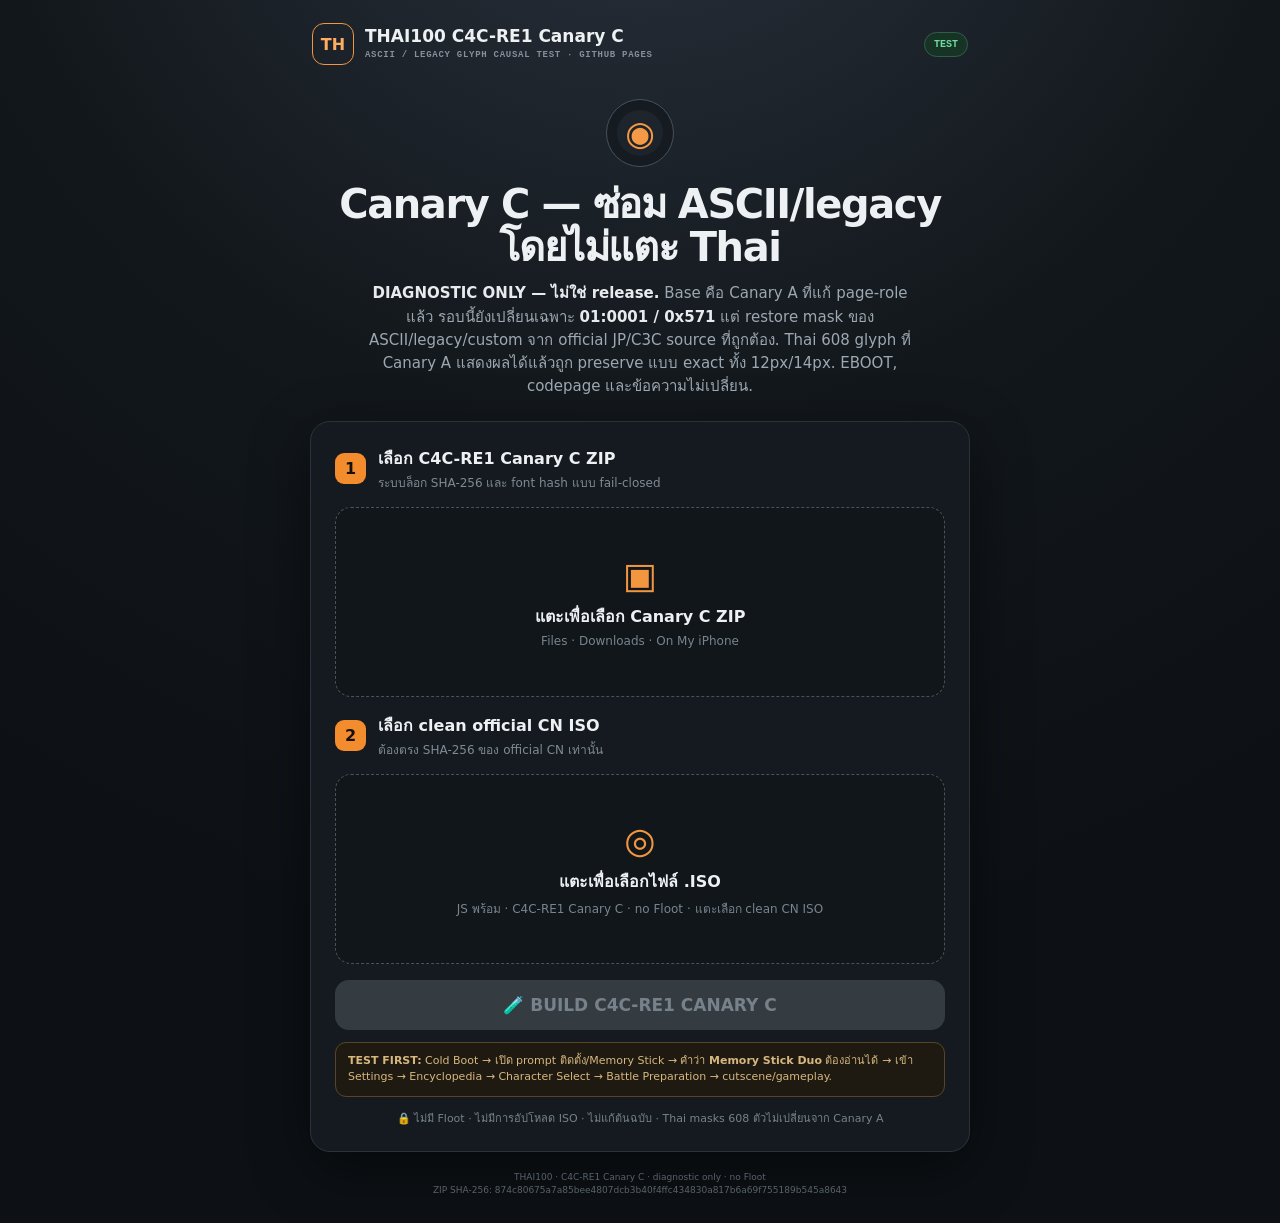
==== canary-c.html @ 193fc5e4 "Add C4C-RE1 Canary C iPhone test page" ====
<!doctype html><html lang="th"><head><meta charset="UTF-8"><meta name="viewport" content="width=device-width,initial-scale=1,viewport-fit=cover"><meta name="theme-color" content="#101418"><meta name="apple-mobile-web-app-capable" content="yes"><meta name="apple-mobile-web-app-status-bar-style" content="black-translucent"><title>THAI100 C4C-RE1 Canary C</title><link rel="stylesheet" href="style.css?v=re1c"></head><body><main><div class="wrap"><header><div class="logo">TH</div><div><b>THAI100 C4C-RE1 Canary C</b><small>ASCII / LEGACY GLYPH CAUSAL TEST · GITHUB PAGES</small></div><span class="local">TEST</span></header><section class="hero"><div class="disc">◉</div><h1>Canary C — ซ่อม ASCII/legacy โดยไม่แตะ Thai</h1><p><strong>DIAGNOSTIC ONLY — ไม่ใช่ release.</strong> Base คือ Canary A ที่แก้ page-role แล้ว รอบนี้ยังเปลี่ยนเฉพาะ <strong>01:0001 / 0x571</strong> แต่ restore mask ของ ASCII/legacy/custom จาก official JP/C3C source ที่ถูกต้อง. Thai 608 glyph ที่ Canary A แสดงผลได้แล้วถูก preserve แบบ exact ทั้ง 12px/14px. EBOOT, codepage และข้อความไม่เปลี่ยน.</p></section><section class="card" id="workCard"><div class="step"><i>1</i><div><b>เลือก C4C-RE1 Canary C ZIP</b><span>ระบบล็อก SHA-256 และ font hash แบบ fail-closed</span></div></div><label class="picker"><input id="packageInput" type="file" accept=".zip,application/zip"><div class="pickIcon">▣</div><b id="packageName">แตะเพื่อเลือก Canary C ZIP</b><span id="packageMeta">Files · Downloads · On My iPhone</span></label><div class="step" style="margin-top:16px"><i>2</i><div><b>เลือก clean official CN ISO</b><span>ต้องตรง SHA-256 ของ official CN เท่านั้น</span></div></div><label class="picker"><input id="fileInput" type="file"><div class="pickIcon">◎</div><b id="fileName">แตะเพื่อเลือกไฟล์ .ISO</b><span id="fileMeta">Files · iCloud Drive · On My iPhone</span></label><button class="secondary" id="confirmFileBtn" hidden>✓ เช็คไฟล์ที่เลือก</button><div class="ready" id="readyBox" hidden>✓ <span><b id="readyTitle">พร้อม BUILD Canary C</b><small id="readyDetail">0x571-only diagnostic</small></span></div><div class="progress" id="progressBox" hidden><div><span><b id="progressStage">พร้อม</b><small id="progressDetail"></small></span><strong id="progressPct">0%</strong></div><progress id="progressBar" max="100" value="0"></progress></div><div class="error" id="errorBox" hidden><b>⚠ หยุดแบบ Fail-Closed</b><span id="errorText"></span></div><button id="patchBtn" disabled>🧪 BUILD C4C-RE1 CANARY C</button><div class="warn"><strong>TEST FIRST:</strong> Cold Boot → เปิด prompt ติดตั้ง/Memory Stick → คำว่า <b>Memory Stick Duo</b> ต้องอ่านได้ → เข้า Settings → Encyclopedia → Character Select → Battle Preparation → cutscene/gameplay.</div><p class="note">🔒 ไม่มี Floot · ไม่มีการอัปโหลด ISO · ไม่แก้ต้นฉบับ · Thai masks 608 ตัวไม่เปลี่ยนจาก Canary A</p></section><section class="done" id="doneCard" hidden><div class="check">✓</div><span class="tag">DIAGNOSTIC BUILD READY</span><h2>Canary C ISO พร้อมทดสอบ</h2><p id="doneName"></p><div class="stats"><div><b id="doneSize">-</b><small>ISO</small></div><div><b>96/98</b><small>legacy masks repaired</small></div><div><b>608</b><small>Thai preserved</small></div></div><button class="primary" id="saveBtn">⬇ บันทึก ISO</button><button class="secondary" id="shareBtn" hidden>↗ แชร์ / Save to Files</button><button class="secondary" id="reportBtn">⬇ บันทึก BUILD_REPORT.json</button><p class="play">▶ ถ้า Memory Stick Duo หายเป็นตัวประหลาดแล้ว เราจะย้ายไปแก้ spacing/wrap เป็นสายถัดไป</p><div class="runtime"><h3>หลังเทส เลือกผลที่ใกล้ที่สุด</h3><div class="runtime-grid"><button class="pass" data-result="PASS">GLYPHS PASS</button><button class="hang" data-result="FONT_LAYOUT_FAIL">GLYPHS OK · LAYOUT ยังเสีย</button><button class="crash" data-result="CRASH">CORRUPT / REGRESSION</button></div></div><button class="ghost" id="resetBtn">เริ่มใหม่</button></section><footer><span>THAI100 · C4C-RE1 Canary C · diagnostic only · no Floot</span><span>ZIP SHA-256: 874c80675a7a85bee4807dcb3b40f4ffc434830a817b6a69f755189b545a8643</span></footer></div></main><script src="core.js?v=re1c"></script><script src="patcher.js?v=131"></script><script src="canary-c.js?v=1"></script><script src="ui-v1.js?v=131"></script><script>document.getElementById('patchBtn').textContent='🧪 BUILD C4C-RE1 CANARY C';document.getElementById('packageName').textContent='แตะเพื่อเลือก Canary C ZIP';document.getElementById('fileMeta').textContent='JS พร้อม · C4C-RE1 Canary C · no Floot · แตะเลือก clean CN ISO';</script></body></html>
---- style.css ----
[hidden]{display:none!important}*{box-sizing:border-box}html,body{margin:0;min-height:100%;background:#0d1115;color:#eef1f3;font-family:system-ui,-apple-system,"Noto Sans Thai",sans-serif}button,input{font:inherit}main{min-height:100svh;padding:max(18px,env(safe-area-inset-top)) 16px max(28px,env(safe-area-inset-bottom));background:radial-gradient(circle at 50% -20%,#2b3440 0,#12171b 42%,#0d1115 75%)}.wrap{width:min(100%,660px);margin:auto}header{display:flex;align-items:center;gap:11px;padding:5px 2px 22px}.logo{width:42px;height:42px;border:1px solid #f2963f;border-radius:12px;display:grid;place-items:center;color:#ffad60;font-weight:900}header>div:nth-child(2){display:flex;flex-direction:column;line-height:1.15}header b{font-size:17px}header small{font:600 9px/1.2 ui-monospace,monospace;letter-spacing:.08em;color:#84909a;margin-top:4px}.local{margin-left:auto;border:1px solid #315e47;background:#173326;color:#70dc9f;border-radius:999px;font:700 10px ui-monospace,monospace;padding:6px 9px}.hero{text-align:center;padding:12px 8px 22px}.disc{width:68px;height:68px;margin:0 auto 16px;border:1px solid #43505a;border-radius:50%;display:grid;place-items:center;font-size:34px;color:#f49a46;box-shadow:inset 0 0 0 10px #151b20}.hero h1{font-size:clamp(27px,8vw,40px);line-height:1.08;margin:0 0 13px;letter-spacing:-.035em}.hero p{color:#9da8b1;line-height:1.55;margin:0 auto;max-width:560px;font-size:15px}.hero strong{color:#e7ebee}.card,.done{border:1px solid #2a333a;background:rgba(21,27,32,.95);border-radius:20px;padding:18px;box-shadow:0 18px 60px #0007}.step{display:flex;gap:12px;align-items:center;margin-bottom:15px}.step i{font-style:normal;width:31px;height:31px;border-radius:9px;background:#f38c2c;color:#16100b;font-weight:800;display:grid;place-items:center}.step div,.ready span,.progress span{display:flex;flex-direction:column}.step span,.ready small,.progress small{color:#7f8b94;font-size:12px;margin-top:2px}.picker{position:relative;overflow:hidden;min-height:168px;border:1px dashed #46535d;border-radius:16px;display:flex;align-items:center;justify-content:center;flex-direction:column;text-align:center;padding:18px;cursor:pointer;background:#10161a}.picker:active{transform:scale(.99);border-color:#f2963f}.picker input{position:absolute;inset:0;width:100%;height:100%;opacity:.001;cursor:pointer;z-index:5;font-size:100px}.pickIcon{font-size:36px;color:#f2963f;margin-bottom:8px}.picker b{max-width:100%;overflow:hidden;text-overflow:ellipsis;white-space:nowrap}.picker span{color:#78858e;font-size:12px;margin-top:5px}.ready{display:flex;gap:9px;color:#71dca0;border:1px solid #29523e;background:#12281f;border-radius:12px;padding:11px 13px;margin-top:13px}.ready b{font-size:13px}.progress{margin-top:15px;border:1px solid #354049;border-radius:13px;padding:13px;background:#0f1418}.progress>div{display:flex;justify-content:space-between;gap:12px}.progress b{font-size:14px}.progress strong{font:600 15px ui-monospace,monospace;color:#f5a45b}progress{width:100%;height:7px;margin-top:11px;accent-color:#ed8e37}.error{border:1px solid #733737;background:#2b1718;color:#ff9c9c;border-radius:13px;padding:12px;margin-top:13px;display:flex;flex-direction:column;font-size:13px}.error span{color:#d9a3a3;margin-top:4px;word-break:break-word}.primary,.card>button{width:100%;border:0;border-radius:14px;background:#ee8b33;color:#160f09;font-weight:800;font-size:17px;padding:15px;margin-top:16px;box-shadow:0 8px 30px #ee8b3325}.card>button:disabled{background:#343c42;color:#77818a;box-shadow:none}.secondary{width:100%;border:1px solid #3b4852;border-radius:14px;background:#151c21;color:#dbe1e5;font-weight:700;font-size:15px;padding:13px;margin-top:10px}.note,.play{font-size:11px;color:#77838c;text-align:center;margin:12px 2px 0}.warn{margin:12px 0 0;padding:10px 12px;border-radius:11px;background:#1e1a12;border:1px solid #594526;color:#d7b77e;font-size:11px;line-height:1.5}.done{text-align:center}.check{width:68px;height:68px;border:1px solid #2f6749;color:#70df9d;background:#153122;border-radius:50%;display:grid;place-items:center;font-size:34px;margin:4px auto 12px}.tag{font:700 10px ui-monospace,monospace;color:#70df9d}.done h2{font-size:28px;margin:8px 0 3px}.done>p:not(.play){font-size:12px;color:#8a969f;word-break:break-word}.stats{display:grid;grid-template-columns:repeat(3,1fr);gap:7px;margin:16px 0}.stats div{padding:10px 5px;background:#0e1418;border:1px solid #293138;border-radius:10px;display:flex;flex-direction:column}.stats b{font-size:13px}.stats small{font-size:9px;color:#6f7b84;margin-top:3px}.runtime{margin-top:16px;padding-top:15px;border-top:1px solid #2a333a}.runtime h3{font-size:14px;margin:0 0 8px}.runtime-grid{display:grid;grid-template-columns:repeat(3,1fr);gap:7px}.runtime-grid button{border:1px solid #3b4852;background:#151c21;color:#dbe1e5;border-radius:12px;padding:11px 4px;font-weight:800;font-size:12px}.runtime-grid button.pass{border-color:#326147;color:#77dda3}.runtime-grid button.hang{border-color:#715826;color:#e0bc77}.runtime-grid button.crash{border-color:#713737;color:#ef9797}.ghost{border:0;background:transparent;color:#7f8a92;margin-top:13px;padding:8px 14px}footer{display:flex;flex-direction:column;text-align:center;gap:3px;color:#58636b;font-size:9px;padding:20px 4px 0}@media(min-width:600px){.card,.done{padding:24px}.picker{min-height:190px}}
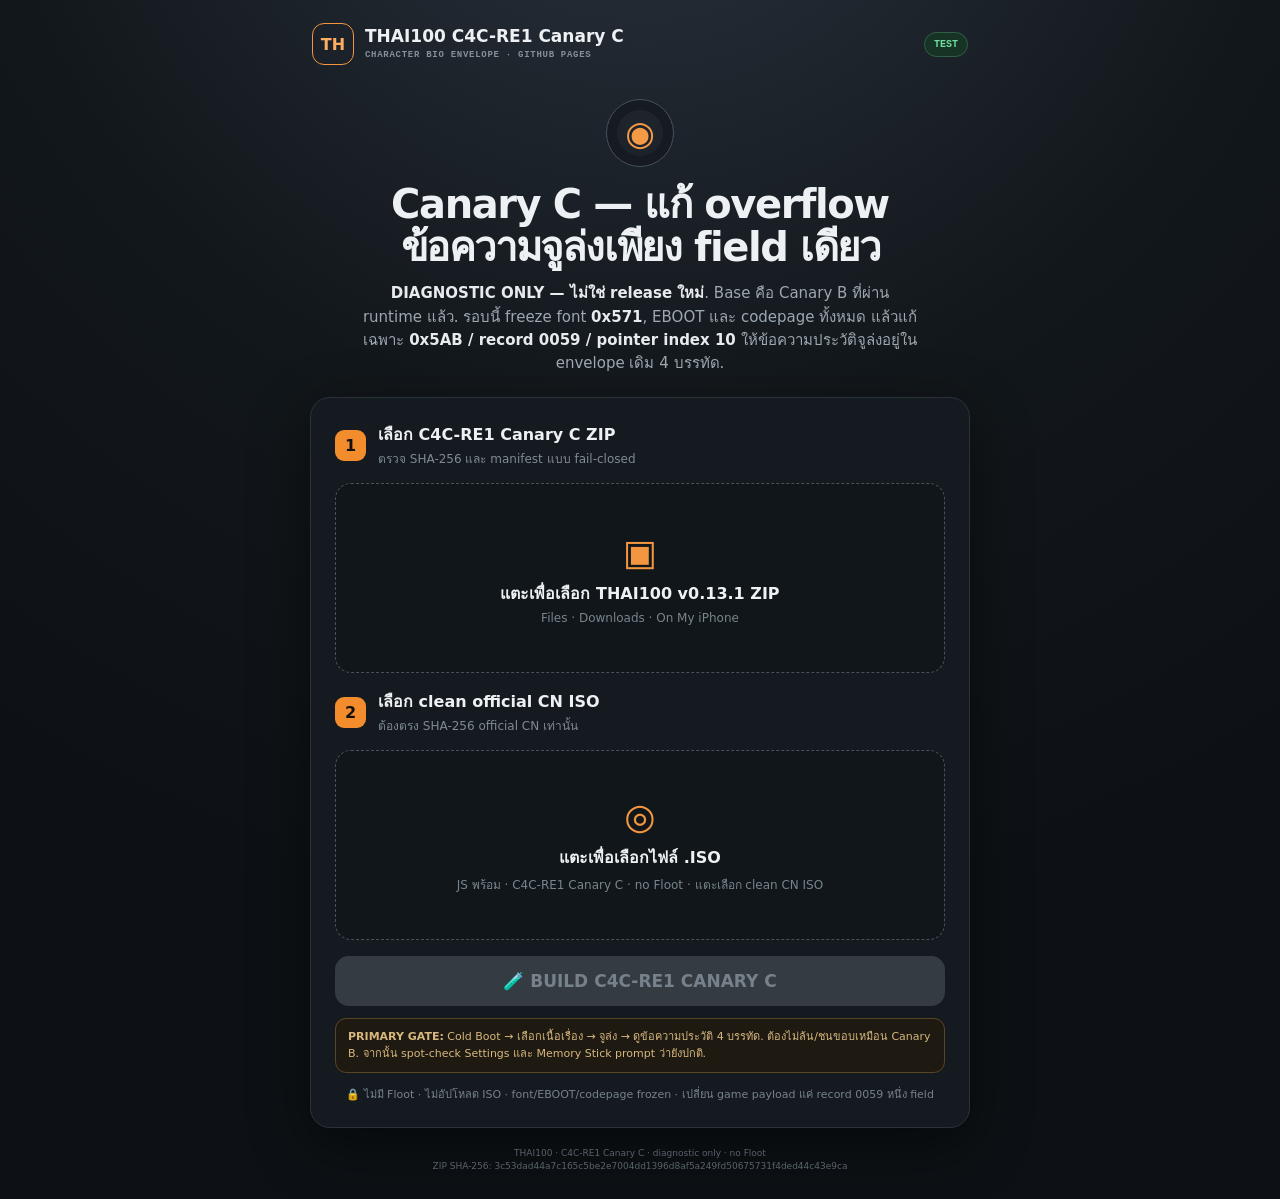
==== commit 21d3de48: "Update Canary C page for character bio envelope test" ====
--- a/canary-c.html
+++ b/canary-c.html
@@ -1 +1 @@
-<!doctype html><html lang="th"><head><meta charset="UTF-8"><meta name="viewport" content="width=device-width,initial-scale=1,viewport-fit=cover"><meta name="theme-color" content="#101418"><meta name="apple-mobile-web-app-capable" content="yes"><meta name="apple-mobile-web-app-status-bar-style" content="black-translucent"><title>THAI100 C4C-RE1 Canary C</title><link rel="stylesheet" href="style.css?v=re1c"></head><body><main><div class="wrap"><header><div class="logo">TH</div><div><b>THAI100 C4C-RE1 Canary C</b><small>ASCII / LEGACY GLYPH CAUSAL TEST · GITHUB PAGES</small></div><span class="local">TEST</span></header><section class="hero"><div class="disc">◉</div><h1>Canary C — ซ่อม ASCII/legacy โดยไม่แตะ Thai</h1><p><strong>DIAGNOSTIC ONLY — ไม่ใช่ release.</strong> Base คือ Canary A ที่แก้ page-role แล้ว รอบนี้ยังเปลี่ยนเฉพาะ <strong>01:0001 / 0x571</strong> แต่ restore mask ของ ASCII/legacy/custom จาก official JP/C3C source ที่ถูกต้อง. Thai 608 glyph ที่ Canary A แสดงผลได้แล้วถูก preserve แบบ exact ทั้ง 12px/14px. EBOOT, codepage และข้อความไม่เปลี่ยน.</p></section><section class="card" id="workCard"><div class="step"><i>1</i><div><b>เลือก C4C-RE1 Canary C ZIP</b><span>ระบบล็อก SHA-256 และ font hash แบบ fail-closed</span></div></div><label class="picker"><input id="packageInput" type="file" accept=".zip,application/zip"><div class="pickIcon">▣</div><b id="packageName">แตะเพื่อเลือก Canary C ZIP</b><span id="packageMeta">Files · Downloads · On My iPhone</span></label><div class="step" style="margin-top:16px"><i>2</i><div><b>เลือก clean official CN ISO</b><span>ต้องตรง SHA-256 ของ official CN เท่านั้น</span></div></div><label class="picker"><input id="fileInput" type="file"><div class="pickIcon">◎</div><b id="fileName">แตะเพื่อเลือกไฟล์ .ISO</b><span id="fileMeta">Files · iCloud Drive · On My iPhone</span></label><button class="secondary" id="confirmFileBtn" hidden>✓ เช็คไฟล์ที่เลือก</button><div class="ready" id="readyBox" hidden>✓ <span><b id="readyTitle">พร้อม BUILD Canary C</b><small id="readyDetail">0x571-only diagnostic</small></span></div><div class="progress" id="progressBox" hidden><div><span><b id="progressStage">พร้อม</b><small id="progressDetail"></small></span><strong id="progressPct">0%</strong></div><progress id="progressBar" max="100" value="0"></progress></div><div class="error" id="errorBox" hidden><b>⚠ หยุดแบบ Fail-Closed</b><span id="errorText"></span></div><button id="patchBtn" disabled>🧪 BUILD C4C-RE1 CANARY C</button><div class="warn"><strong>TEST FIRST:</strong> Cold Boot → เปิด prompt ติดตั้ง/Memory Stick → คำว่า <b>Memory Stick Duo</b> ต้องอ่านได้ → เข้า Settings → Encyclopedia → Character Select → Battle Preparation → cutscene/gameplay.</div><p class="note">🔒 ไม่มี Floot · ไม่มีการอัปโหลด ISO · ไม่แก้ต้นฉบับ · Thai masks 608 ตัวไม่เปลี่ยนจาก Canary A</p></section><section class="done" id="doneCard" hidden><div class="check">✓</div><span class="tag">DIAGNOSTIC BUILD READY</span><h2>Canary C ISO พร้อมทดสอบ</h2><p id="doneName"></p><div class="stats"><div><b id="doneSize">-</b><small>ISO</small></div><div><b>96/98</b><small>legacy masks repaired</small></div><div><b>608</b><small>Thai preserved</small></div></div><button class="primary" id="saveBtn">⬇ บันทึก ISO</button><button class="secondary" id="shareBtn" hidden>↗ แชร์ / Save to Files</button><button class="secondary" id="reportBtn">⬇ บันทึก BUILD_REPORT.json</button><p class="play">▶ ถ้า Memory Stick Duo หายเป็นตัวประหลาดแล้ว เราจะย้ายไปแก้ spacing/wrap เป็นสายถัดไป</p><div class="runtime"><h3>หลังเทส เลือกผลที่ใกล้ที่สุด</h3><div class="runtime-grid"><button class="pass" data-result="PASS">GLYPHS PASS</button><button class="hang" data-result="FONT_LAYOUT_FAIL">GLYPHS OK · LAYOUT ยังเสีย</button><button class="crash" data-result="CRASH">CORRUPT / REGRESSION</button></div></div><button class="ghost" id="resetBtn">เริ่มใหม่</button></section><footer><span>THAI100 · C4C-RE1 Canary C · diagnostic only · no Floot</span><span>ZIP SHA-256: 874c80675a7a85bee4807dcb3b40f4ffc434830a817b6a69f755189b545a8643</span></footer></div></main><script src="core.js?v=re1c"></script><script src="patcher.js?v=131"></script><script src="canary-c.js?v=1"></script><script src="ui-v1.js?v=131"></script><script>document.getElementById('patchBtn').textContent='🧪 BUILD C4C-RE1 CANARY C';document.getElementById('packageName').textContent='แตะเพื่อเลือก Canary C ZIP';document.getElementById('fileMeta').textContent='JS พร้อม · C4C-RE1 Canary C · no Floot · แตะเลือก clean CN ISO';</script></body></html>+<!doctype html><html lang="th"><head><meta charset="UTF-8"><meta name="viewport" content="width=device-width,initial-scale=1,viewport-fit=cover"><meta name="theme-color" content="#101418"><meta name="apple-mobile-web-app-capable" content="yes"><meta name="apple-mobile-web-app-status-bar-style" content="black-translucent"><title>THAI100 C4C-RE1 Canary C</title><link rel="stylesheet" href="style.css?v=re1c"></head><body><main><div class="wrap"><header><div class="logo">TH</div><div><b>THAI100 C4C-RE1 Canary C</b><small>CHARACTER BIO ENVELOPE · GITHUB PAGES</small></div><span class="local">TEST</span></header><section class="hero"><div class="disc">◉</div><h1>Canary C — แก้ overflow ข้อความจูล่งเพียง field เดียว</h1><p><strong>DIAGNOSTIC ONLY — ไม่ใช่ release ใหม่</strong>. Base คือ Canary B ที่ผ่าน runtime แล้ว. รอบนี้ freeze font <strong>0x571</strong>, EBOOT และ codepage ทั้งหมด แล้วแก้เฉพาะ <strong>0x5AB / record 0059 / pointer index 10</strong> ให้ข้อความประวัติจูล่งอยู่ใน envelope เดิม 4 บรรทัด.</p></section><section class="card" id="workCard"><div class="step"><i>1</i><div><b>เลือก C4C-RE1 Canary C ZIP</b><span>ตรวจ SHA-256 และ manifest แบบ fail-closed</span></div></div><label class="picker"><input id="packageInput" type="file" accept=".zip,application/zip"><div class="pickIcon">▣</div><b id="packageName">แตะเพื่อเลือก Canary C ZIP</b><span id="packageMeta">Files · Downloads · On My iPhone</span></label><div class="step" style="margin-top:16px"><i>2</i><div><b>เลือก clean official CN ISO</b><span>ต้องตรง SHA-256 official CN เท่านั้น</span></div></div><label class="picker"><input id="fileInput" type="file"><div class="pickIcon">◎</div><b id="fileName">แตะเพื่อเลือกไฟล์ .ISO</b><span id="fileMeta">Files · iCloud Drive · On My iPhone</span></label><button class="secondary" id="confirmFileBtn" hidden>✓ เช็คไฟล์ที่เลือก</button><div class="ready" id="readyBox" hidden>✓ <span><b id="readyTitle">พร้อม BUILD Canary C</b><small id="readyDetail">single-field layout diagnostic</small></span></div><div class="progress" id="progressBox" hidden><div><span><b id="progressStage">พร้อม</b><small id="progressDetail"></small></span><strong id="progressPct">0%</strong></div><progress id="progressBar" max="100" value="0"></progress></div><div class="error" id="errorBox" hidden><b>⚠ หยุดแบบ Fail-Closed</b><span id="errorText"></span></div><button id="patchBtn" disabled>🧪 BUILD C4C-RE1 CANARY C</button><div class="warn"><strong>PRIMARY GATE:</strong> Cold Boot → เลือกเนื้อเรื่อง → จูล่ง → ดูข้อความประวัติ 4 บรรทัด. ต้องไม่ล้น/ชนขอบเหมือน Canary B. จากนั้น spot-check Settings และ Memory Stick prompt ว่ายังปกติ.</div><p class="note">🔒 ไม่มี Floot · ไม่อัปโหลด ISO · font/EBOOT/codepage frozen · เปลี่ยน game payload แค่ record 0059 หนึ่ง field</p></section><section class="done" id="doneCard" hidden><div class="check">✓</div><span class="tag">DIAGNOSTIC BUILD READY</span><h2>Canary C ISO พร้อมทดสอบ</h2><p id="doneName"></p><div class="stats"><div><b id="doneSize">-</b><small>ISO</small></div><div><b>1</b><small>record changed</small></div><div><b>1</b><small>text field changed</small></div></div><button class="primary" id="saveBtn">⬇ บันทึก ISO</button><button class="secondary" id="shareBtn" hidden>↗ แชร์ / Save to Files</button><button class="secondary" id="reportBtn">⬇ บันทึก BUILD_REPORT.json</button><p class="play">▶ จุดตัดสิน: ประวัติจูล่งต้องอยู่ใน panel 4 บรรทัด โดยฟอนต์/ASCII ต้องไม่ถอย</p><div class="runtime"><h3>หลังเทส เลือกผลที่ใกล้ที่สุด</h3><div class="runtime-grid"><button class="pass" data-result="PASS">BIO FITS + NO REGRESSION</button><button class="hang" data-result="FONT_LAYOUT_FAIL">BIO STILL CLIPS</button><button class="crash" data-result="CRASH">REGRESSION / OTHER FAIL</button></div></div><button class="ghost" id="resetBtn">เริ่มใหม่</button></section><footer><span>THAI100 · C4C-RE1 Canary C · diagnostic only · no Floot</span><span>ZIP SHA-256: 3c53dad44a7c165c5be2e7004dd1396d8af5a249fd50675731f4ded44c43e9ca</span></footer></div></main><script src="core.js?v=re1c"></script><script src="patcher.js?v=131"></script><script src="canary-c.js?v=1"></script><script src="ui-v1.js?v=131"></script><script>document.getElementById('patchBtn').textContent='🧪 BUILD C4C-RE1 CANARY C';document.getElementById('fileMeta').textContent='JS พร้อม · C4C-RE1 Canary C · no Floot · แตะเลือก clean CN ISO';</script></body></html>
